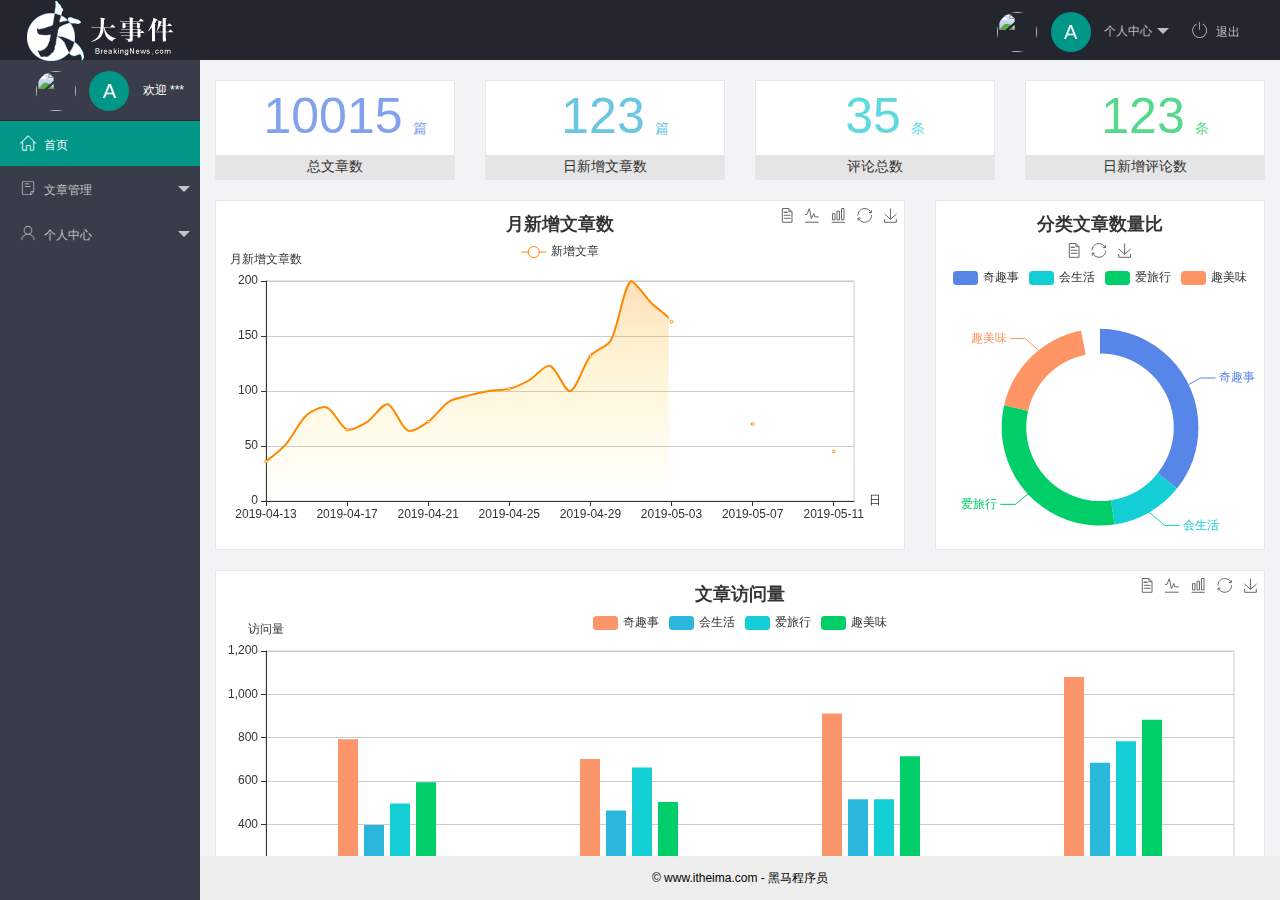
==== index.html @ f7cf2b34 "大事件项目Demo" ====
<!DOCTYPE html>
<html lang="en">

<head>
    <meta charset="UTF-8">
    <meta name="viewport" content="width=device-width, initial-scale=1.0">
    <title>后台首页</title>
    <!-- 导入layui的css -->
    <link rel="stylesheet" href="/assets/lib/layui/css/layui.css">
    <!-- 导入第三方的的字体图标css -->
    <link rel="stylesheet" href="./assets/fonts/iconfont.css">
    <!-- 导入index的css -->
    <link rel="stylesheet" href="/assets/css/index.css">
</head>

<body class="layui-layout-body">
    <div class="layui-layout layui-layout-admin">
        <div class="layui-header">
            <div class="layui-logo">
                <img src="./assets/images/logo.png" alt="">
            </div>
            <!-- 头部区域（可配合layui已有的水平导航） -->
            <ul class="layui-nav layui-layout-right">
                <li class="layui-nav-item">
                    <a href="javascript:;" class="userinfo">
                        <img src="http://t.cn/RCzsdCq" class="layui-nav-img">
                        <span class="text-avatar">A</span> 个人中心
                    </a>
                    <dl class="layui-nav-child">
                        <dd><a href="">基本资料</a></dd>
                        <dd><a href="">更换头像</a></dd>
                        <dd><a href="">=修改密码</a></dd>
                    </dl>
                </li>
                <li class="layui-nav-item"><a href="javascript:;" id="btnLogout"><span class="iconfont icon-tuichu"></span>退出</a></li>
            </ul>
        </div>

        <div class="layui-side layui-bg-black">
            <div class="layui-side-scroll">
                <!-- 左侧头像部分 -->
                <div class="userinfo">
                    <img src="http://t.cn/RCzsdCq" class="layui-nav-img">
                    <span class="text-avatar">A</span>
                    <span id="welcome">欢迎 ***</span>
                </div>

                <!-- 左侧导航区域（可配合layui已有的垂直导航） -->
                <ul class="layui-nav layui-nav-tree" lay-filter="test" lay-shrink="all">
                    <li class="layui-nav-item layui-this"><a href="/home/dashboard.html" target="fm"><span class="iconfont icon-home"></span>首页</a></li>
                    <li class="layui-nav-item">
                        <a class="" href="javascript:;"><span class="iconfont icon-16"></span>文章管理</a>
                        <dl class="layui-nav-child">
                            <dd><a href="javascript:;"><i class="layui-icon layui-icon-app"></i> 文章分类</a></dd>
                            <dd><a href="javascript:;"><i class="layui-icon layui-icon-app"></i> 文章列表</a></dd>
                            <dd><a href="javascript:;"><i class="layui-icon layui-icon-app"></i> 发布文章</a></dd>
                        </dl>
                    </li>
                    <li class="layui-nav-item">
                        <a href="javascript:;"><span class="iconfont icon-user"></span>个人中心</a>
                        <dl class="layui-nav-child">
                            <dd><a href="./user/user_info.html" target="fm"><i class="layui-icon layui-icon-app"></i> 基本资料</a></dd>
                            <dd><a href="./user/user_avatar.html" target="fm"><i class="layui-icon layui-icon-app"></i> 更换头像</a></dd>
                            <dd><a href="./user/user_pwd.html" target="fm"><i class="layui-icon layui-icon-app"></i> 修改密码</a></dd>
                        </dl>
                    </li>
                </ul>
            </div>
        </div>

        <div class="layui-body">
            <!-- 内容主体区域 -->
            <iframe src="/home/dashboard.html" name="fm" frameborder="0"></iframe>
        </div>

        <div class="layui-footer">
            <!-- 底部固定区域 -->
            © www.itheima.com - 黑马程序员
        </div>
        <!-- 引入layui的js-->
        <script src="./assets/lib/layui/layui.all.js"></script>
        <!-- 引入jquery -->
        <script src="./assets/lib/jquery.js"></script>
        <!-- 引入webAPI -->
        <script src="./assets/js/baseAPI.js"></script>
        <!-- 引入index的js -->
        <script src="./assets/js/index.js"></script>
    </div>
</body>

</html>
---- assets/lib/layui/css/layui.css ----
/** layui-v2.5.5 MIT License By https://www.layui.com */
 .layui-inline,img{display:inline-block;vertical-align:middle}h1,h2,h3,h4,h5,h6{font-weight:400}.layui-edge,.layui-header,.layui-inline,.layui-main{position:relative}.layui-body,.layui-edge,.layui-elip{overflow:hidden}.layui-btn,.layui-edge,.layui-inline,img{vertical-align:middle}.layui-btn,.layui-disabled,.layui-icon,.layui-unselect{-moz-user-select:none;-webkit-user-select:none;-ms-user-select:none}.layui-elip,.layui-form-checkbox span,.layui-form-pane .layui-form-label{text-overflow:ellipsis;white-space:nowrap}.layui-breadcrumb,.layui-tree-btnGroup{visibility:hidden}blockquote,body,button,dd,div,dl,dt,form,h1,h2,h3,h4,h5,h6,input,li,ol,p,pre,td,textarea,th,ul{margin:0;padding:0;-webkit-tap-highlight-color:rgba(0,0,0,0)}a:active,a:hover{outline:0}img{border:none}li{list-style:none}table{border-collapse:collapse;border-spacing:0}h4,h5,h6{font-size:100%}button,input,optgroup,option,select,textarea{font-family:inherit;font-size:inherit;font-style:inherit;font-weight:inherit;outline:0}pre{white-space:pre-wrap;white-space:-moz-pre-wrap;white-space:-pre-wrap;white-space:-o-pre-wrap;word-wrap:break-word}body{line-height:24px;font:14px Helvetica Neue,Helvetica,PingFang SC,Tahoma,Arial,sans-serif}hr{height:1px;margin:10px 0;border:0;clear:both}a{color:#333;text-decoration:none}a:hover{color:#777}a cite{font-style:normal;*cursor:pointer}.layui-border-box,.layui-border-box *{box-sizing:border-box}.layui-box,.layui-box *{box-sizing:content-box}.layui-clear{clear:both;*zoom:1}.layui-clear:after{content:'\20';clear:both;*zoom:1;display:block;height:0}.layui-inline{*display:inline;*zoom:1}.layui-edge{display:inline-block;width:0;height:0;border-width:6px;border-style:dashed;border-color:transparent}.layui-edge-top{top:-4px;border-bottom-color:#999;border-bottom-style:solid}.layui-edge-right{border-left-color:#999;border-left-style:solid}.layui-edge-bottom{top:2px;border-top-color:#999;border-top-style:solid}.layui-edge-left{border-right-color:#999;border-right-style:solid}.layui-disabled,.layui-disabled:hover{color:#d2d2d2!important;cursor:not-allowed!important}.layui-circle{border-radius:100%}.layui-show{display:block!important}.layui-hide{display:none!important}@font-face{font-family:layui-icon;src:url(../font/iconfont.eot?v=250);src:url(../font/iconfont.eot?v=250#iefix) format('embedded-opentype'),url(../font/iconfont.woff2?v=250) format('woff2'),url(../font/iconfont.woff?v=250) format('woff'),url(../font/iconfont.ttf?v=250) format('truetype'),url(../font/iconfont.svg?v=250#layui-icon) format('svg')}.layui-icon{font-family:layui-icon!important;font-size:16px;font-style:normal;-webkit-font-smoothing:antialiased;-moz-osx-font-smoothing:grayscale}.layui-icon-reply-fill:before{content:"\e611"}.layui-icon-set-fill:before{content:"\e614"}.layui-icon-menu-fill:before{content:"\e60f"}.layui-icon-search:before{content:"\e615"}.layui-icon-share:before{content:"\e641"}.layui-icon-set-sm:before{content:"\e620"}.layui-icon-engine:before{content:"\e628"}.layui-icon-close:before{content:"\1006"}.layui-icon-close-fill:before{content:"\1007"}.layui-icon-chart-screen:before{content:"\e629"}.layui-icon-star:before{content:"\e600"}.layui-icon-circle-dot:before{content:"\e617"}.layui-icon-chat:before{content:"\e606"}.layui-icon-release:before{content:"\e609"}.layui-icon-list:before{content:"\e60a"}.layui-icon-chart:before{content:"\e62c"}.layui-icon-ok-circle:before{content:"\1005"}.layui-icon-layim-theme:before{content:"\e61b"}.layui-icon-table:before{content:"\e62d"}.layui-icon-right:before{content:"\e602"}.layui-icon-left:before{content:"\e603"}.layui-icon-cart-simple:before{content:"\e698"}.layui-icon-face-cry:before{content:"\e69c"}.layui-icon-face-smile:before{content:"\e6af"}.layui-icon-survey:before{content:"\e6b2"}.layui-icon-tree:before{content:"\e62e"}.layui-icon-upload-circle:before{content:"\e62f"}.layui-icon-add-circle:before{content:"\e61f"}.layui-icon-download-circle:before{content:"\e601"}.layui-icon-templeate-1:before{content:"\e630"}.layui-icon-util:before{content:"\e631"}.layui-icon-face-surprised:before{content:"\e664"}.layui-icon-edit:before{content:"\e642"}.layui-icon-speaker:before{content:"\e645"}.layui-icon-down:before{content:"\e61a"}.layui-icon-file:before{content:"\e621"}.layui-icon-layouts:before{content:"\e632"}.layui-icon-rate-half:before{content:"\e6c9"}.layui-icon-add-circle-fine:before{content:"\e608"}.layui-icon-prev-circle:before{content:"\e633"}.layui-icon-read:before{content:"\e705"}.layui-icon-404:before{content:"\e61c"}.layui-icon-carousel:before{content:"\e634"}.layui-icon-help:before{content:"\e607"}.layui-icon-code-circle:before{content:"\e635"}.layui-icon-water:before{content:"\e636"}.layui-icon-username:before{content:"\e66f"}.layui-icon-find-fill:before{content:"\e670"}.layui-icon-about:before{content:"\e60b"}.layui-icon-location:before{content:"\e715"}.layui-icon-up:before{content:"\e619"}.layui-icon-pause:before{content:"\e651"}.layui-icon-date:before{content:"\e637"}.layui-icon-layim-uploadfile:before{content:"\e61d"}.layui-icon-delete:before{content:"\e640"}.layui-icon-play:before{content:"\e652"}.layui-icon-top:before{content:"\e604"}.layui-icon-friends:before{content:"\e612"}.layui-icon-refresh-3:before{content:"\e9aa"}.layui-icon-ok:before{content:"\e605"}.layui-icon-layer:before{content:"\e638"}.layui-icon-face-smile-fine:before{content:"\e60c"}.layui-icon-dollar:before{content:"\e659"}.layui-icon-group:before{content:"\e613"}.layui-icon-layim-download:before{content:"\e61e"}.layui-icon-picture-fine:before{content:"\e60d"}.layui-icon-link:before{content:"\e64c"}.layui-icon-diamond:before{content:"\e735"}.layui-icon-log:before{content:"\e60e"}.layui-icon-rate-solid:before{content:"\e67a"}.layui-icon-fonts-del:before{content:"\e64f"}.layui-icon-unlink:before{content:"\e64d"}.layui-icon-fonts-clear:before{content:"\e639"}.layui-icon-triangle-r:before{content:"\e623"}.layui-icon-circle:before{content:"\e63f"}.layui-icon-radio:before{content:"\e643"}.layui-icon-align-center:before{content:"\e647"}.layui-icon-align-right:before{content:"\e648"}.layui-icon-align-left:before{content:"\e649"}.layui-icon-loading-1:before{content:"\e63e"}.layui-icon-return:before{content:"\e65c"}.layui-icon-fonts-strong:before{content:"\e62b"}.layui-icon-upload:before{content:"\e67c"}.layui-icon-dialogue:before{content:"\e63a"}.layui-icon-video:before{content:"\e6ed"}.layui-icon-headset:before{content:"\e6fc"}.layui-icon-cellphone-fine:before{content:"\e63b"}.layui-icon-add-1:before{content:"\e654"}.layui-icon-face-smile-b:before{content:"\e650"}.layui-icon-fonts-html:before{content:"\e64b"}.layui-icon-form:before{content:"\e63c"}.layui-icon-cart:before{content:"\e657"}.layui-icon-camera-fill:before{content:"\e65d"}.layui-icon-tabs:before{content:"\e62a"}.layui-icon-fonts-code:before{content:"\e64e"}.layui-icon-fire:before{content:"\e756"}.layui-icon-set:before{content:"\e716"}.layui-icon-fonts-u:before{content:"\e646"}.layui-icon-triangle-d:before{content:"\e625"}.layui-icon-tips:before{content:"\e702"}.layui-icon-picture:before{content:"\e64a"}.layui-icon-more-vertical:before{content:"\e671"}.layui-icon-flag:before{content:"\e66c"}.layui-icon-loading:before{content:"\e63d"}.layui-icon-fonts-i:before{content:"\e644"}.layui-icon-refresh-1:before{content:"\e666"}.layui-icon-rmb:before{content:"\e65e"}.layui-icon-home:before{content:"\e68e"}.layui-icon-user:before{content:"\e770"}.layui-icon-notice:before{content:"\e667"}.layui-icon-login-weibo:before{content:"\e675"}.layui-icon-voice:before{content:"\e688"}.layui-icon-upload-drag:before{content:"\e681"}.layui-icon-login-qq:before{content:"\e676"}.layui-icon-snowflake:before{content:"\e6b1"}.layui-icon-file-b:before{content:"\e655"}.layui-icon-template:before{content:"\e663"}.layui-icon-auz:before{content:"\e672"}.layui-icon-console:before{content:"\e665"}.layui-icon-app:before{content:"\e653"}.layui-icon-prev:before{content:"\e65a"}.layui-icon-website:before{content:"\e7ae"}.layui-icon-next:before{content:"\e65b"}.layui-icon-component:before{content:"\e857"}.layui-icon-more:before{content:"\e65f"}.layui-icon-login-wechat:before{content:"\e677"}.layui-icon-shrink-right:before{content:"\e668"}.layui-icon-spread-left:before{content:"\e66b"}.layui-icon-camera:before{content:"\e660"}.layui-icon-note:before{content:"\e66e"}.layui-icon-refresh:before{content:"\e669"}.layui-icon-female:before{content:"\e661"}.layui-icon-male:before{content:"\e662"}.layui-icon-password:before{content:"\e673"}.layui-icon-senior:before{content:"\e674"}.layui-icon-theme:before{content:"\e66a"}.layui-icon-tread:before{content:"\e6c5"}.layui-icon-praise:before{content:"\e6c6"}.layui-icon-star-fill:before{content:"\e658"}.layui-icon-rate:before{content:"\e67b"}.layui-icon-template-1:before{content:"\e656"}.layui-icon-vercode:before{content:"\e679"}.layui-icon-cellphone:before{content:"\e678"}.layui-icon-screen-full:before{content:"\e622"}.layui-icon-screen-restore:before{content:"\e758"}.layui-icon-cols:before{content:"\e610"}.layui-icon-export:before{content:"\e67d"}.layui-icon-print:before{content:"\e66d"}.layui-icon-slider:before{content:"\e714"}.layui-icon-addition:before{content:"\e624"}.layui-icon-subtraction:before{content:"\e67e"}.layui-icon-service:before{content:"\e626"}.layui-icon-transfer:before{content:"\e691"}.layui-main{width:1140px;margin:0 auto}.layui-header{z-index:1000;height:60px}.layui-header a:hover{transition:all .5s;-webkit-transition:all .5s}.layui-side{position:fixed;left:0;top:0;bottom:0;z-index:999;width:200px;overflow-x:hidden}.layui-side-scroll{position:relative;width:220px;height:100%;overflow-x:hidden}.layui-body{position:absolute;left:200px;right:0;top:0;bottom:0;z-index:998;width:auto;overflow-y:auto;box-sizing:border-box}.layui-layout-body{overflow:hidden}.layui-layout-admin .layui-header{background-color:#23262E}.layui-layout-admin .layui-side{top:60px;width:200px;overflow-x:hidden}.layui-layout-admin .layui-body{position:fixed;top:60px;bottom:44px}.layui-layout-admin .layui-main{width:auto;margin:0 15px}.layui-layout-admin .layui-footer{position:fixed;left:200px;right:0;bottom:0;height:44px;line-height:44px;padding:0 15px;background-color:#eee}.layui-layout-admin .layui-logo{position:absolute;left:0;top:0;width:200px;height:100%;line-height:60px;text-align:center;color:#009688;font-size:16px}.layui-layout-admin .layui-header .layui-nav{background:0 0}.layui-layout-left{position:absolute!important;left:200px;top:0}.layui-layout-right{position:absolute!important;right:0;top:0}.layui-container{position:relative;margin:0 auto;padding:0 15px;box-sizing:border-box}.layui-fluid{position:relative;margin:0 auto;padding:0 15px}.layui-row:after,.layui-row:before{content:'';display:block;clear:both}.layui-col-lg1,.layui-col-lg10,.layui-col-lg11,.layui-col-lg12,.layui-col-lg2,.layui-col-lg3,.layui-col-lg4,.layui-col-lg5,.layui-col-lg6,.layui-col-lg7,.layui-col-lg8,.layui-col-lg9,.layui-col-md1,.layui-col-md10,.layui-col-md11,.layui-col-md12,.layui-col-md2,.layui-col-md3,.layui-col-md4,.layui-col-md5,.layui-col-md6,.layui-col-md7,.layui-col-md8,.layui-col-md9,.layui-col-sm1,.layui-col-sm10,.layui-col-sm11,.layui-col-sm12,.layui-col-sm2,.layui-col-sm3,.layui-col-sm4,.layui-col-sm5,.layui-col-sm6,.layui-col-sm7,.layui-col-sm8,.layui-col-sm9,.layui-col-xs1,.layui-col-xs10,.layui-col-xs11,.layui-col-xs12,.layui-col-xs2,.layui-col-xs3,.layui-col-xs4,.layui-col-xs5,.layui-col-xs6,.layui-col-xs7,.layui-col-xs8,.layui-col-xs9{position:relative;display:block;box-sizing:border-box}.layui-col-xs1,.layui-col-xs10,.layui-col-xs11,.layui-col-xs12,.layui-col-xs2,.layui-col-xs3,.layui-col-xs4,.layui-col-xs5,.layui-col-xs6,.layui-col-xs7,.layui-col-xs8,.layui-col-xs9{float:left}.layui-col-xs1{width:8.33333333%}.layui-col-xs2{width:16.66666667%}.layui-col-xs3{width:25%}.layui-col-xs4{width:33.33333333%}.layui-col-xs5{width:41.66666667%}.layui-col-xs6{width:50%}.layui-col-xs7{width:58.33333333%}.layui-col-xs8{width:66.66666667%}.layui-col-xs9{width:75%}.layui-col-xs10{width:83.33333333%}.layui-col-xs11{width:91.66666667%}.layui-col-xs12{width:100%}.layui-col-xs-offset1{margin-left:8.33333333%}.layui-col-xs-offset2{margin-left:16.66666667%}.layui-col-xs-offset3{margin-left:25%}.layui-col-xs-offset4{margin-left:33.33333333%}.layui-col-xs-offset5{margin-left:41.66666667%}.layui-col-xs-offset6{margin-left:50%}.layui-col-xs-offset7{margin-left:58.33333333%}.layui-col-xs-offset8{margin-left:66.66666667%}.layui-col-xs-offset9{margin-left:75%}.layui-col-xs-offset10{margin-left:83.33333333%}.layui-col-xs-offset11{margin-left:91.66666667%}.layui-col-xs-offset12{margin-left:100%}@media screen and (max-width:768px){.layui-hide-xs{display:none!important}.layui-show-xs-block{display:block!important}.layui-show-xs-inline{display:inline!important}.layui-show-xs-inline-block{display:inline-block!important}}@media screen and (min-width:768px){.layui-container{width:750px}.layui-hide-sm{display:none!important}.layui-show-sm-block{display:block!important}.layui-show-sm-inline{display:inline!important}.layui-show-sm-inline-block{display:inline-block!important}.layui-col-sm1,.layui-col-sm10,.layui-col-sm11,.layui-col-sm12,.layui-col-sm2,.layui-col-sm3,.layui-col-sm4,.layui-col-sm5,.layui-col-sm6,.layui-col-sm7,.layui-col-sm8,.layui-col-sm9{float:left}.layui-col-sm1{width:8.33333333%}.layui-col-sm2{width:16.66666667%}.layui-col-sm3{width:25%}.layui-col-sm4{width:33.33333333%}.layui-col-sm5{width:41.66666667%}.layui-col-sm6{width:50%}.layui-col-sm7{width:58.33333333%}.layui-col-sm8{width:66.66666667%}.layui-col-sm9{width:75%}.layui-col-sm10{width:83.33333333%}.layui-col-sm11{width:91.66666667%}.layui-col-sm12{width:100%}.layui-col-sm-offset1{margin-left:8.33333333%}.layui-col-sm-offset2{margin-left:16.66666667%}.layui-col-sm-offset3{margin-left:25%}.layui-col-sm-offset4{margin-left:33.33333333%}.layui-col-sm-offset5{margin-left:41.66666667%}.layui-col-sm-offset6{margin-left:50%}.layui-col-sm-offset7{margin-left:58.33333333%}.layui-col-sm-offset8{margin-left:66.66666667%}.layui-col-sm-offset9{margin-left:75%}.layui-col-sm-offset10{margin-left:83.33333333%}.layui-col-sm-offset11{margin-left:91.66666667%}.layui-col-sm-offset12{margin-left:100%}}@media screen and (min-width:992px){.layui-container{width:970px}.layui-hide-md{display:none!important}.layui-show-md-block{display:block!important}.layui-show-md-inline{display:inline!important}.layui-show-md-inline-block{display:inline-block!important}.layui-col-md1,.layui-col-md10,.layui-col-md11,.layui-col-md12,.layui-col-md2,.layui-col-md3,.layui-col-md4,.layui-col-md5,.layui-col-md6,.layui-col-md7,.layui-col-md8,.layui-col-md9{float:left}.layui-col-md1{width:8.33333333%}.layui-col-md2{width:16.66666667%}.layui-col-md3{width:25%}.layui-col-md4{width:33.33333333%}.layui-col-md5{width:41.66666667%}.layui-col-md6{width:50%}.layui-col-md7{width:58.33333333%}.layui-col-md8{width:66.66666667%}.layui-col-md9{width:75%}.layui-col-md10{width:83.33333333%}.layui-col-md11{width:91.66666667%}.layui-col-md12{width:100%}.layui-col-md-offset1{margin-left:8.33333333%}.layui-col-md-offset2{margin-left:16.66666667%}.layui-col-md-offset3{margin-left:25%}.layui-col-md-offset4{margin-left:33.33333333%}.layui-col-md-offset5{margin-left:41.66666667%}.layui-col-md-offset6{margin-left:50%}.layui-col-md-offset7{margin-left:58.33333333%}.layui-col-md-offset8{margin-left:66.66666667%}.layui-col-md-offset9{margin-left:75%}.layui-col-md-offset10{margin-left:83.33333333%}.layui-col-md-offset11{margin-left:91.66666667%}.layui-col-md-offset12{margin-left:100%}}@media screen and (min-width:1200px){.layui-container{width:1170px}.layui-hide-lg{display:none!important}.layui-show-lg-block{display:block!important}.layui-show-lg-inline{display:inline!important}.layui-show-lg-inline-block{display:inline-block!important}.layui-col-lg1,.layui-col-lg10,.layui-col-lg11,.layui-col-lg12,.layui-col-lg2,.layui-col-lg3,.layui-col-lg4,.layui-col-lg5,.layui-col-lg6,.layui-col-lg7,.layui-col-lg8,.layui-col-lg9{float:left}.layui-col-lg1{width:8.33333333%}.layui-col-lg2{width:16.66666667%}.layui-col-lg3{width:25%}.layui-col-lg4{width:33.33333333%}.layui-col-lg5{width:41.66666667%}.layui-col-lg6{width:50%}.layui-col-lg7{width:58.33333333%}.layui-col-lg8{width:66.66666667%}.layui-col-lg9{width:75%}.layui-col-lg10{width:83.33333333%}.layui-col-lg11{width:91.66666667%}.layui-col-lg12{width:100%}.layui-col-lg-offset1{margin-left:8.33333333%}.layui-col-lg-offset2{margin-left:16.66666667%}.layui-col-lg-offset3{margin-left:25%}.layui-col-lg-offset4{margin-left:33.33333333%}.layui-col-lg-offset5{margin-left:41.66666667%}.layui-col-lg-offset6{margin-left:50%}.layui-col-lg-offset7{margin-left:58.33333333%}.layui-col-lg-offset8{margin-left:66.66666667%}.layui-col-lg-offset9{margin-left:75%}.layui-col-lg-offset10{margin-left:83.33333333%}.layui-col-lg-offset11{margin-left:91.66666667%}.layui-col-lg-offset12{margin-left:100%}}.layui-col-space1{margin:-.5px}.layui-col-space1>*{padding:.5px}.layui-col-space3{margin:-1.5px}.layui-col-space3>*{padding:1.5px}.layui-col-space5{margin:-2.5px}.layui-col-space5>*{padding:2.5px}.layui-col-space8{margin:-3.5px}.layui-col-space8>*{padding:3.5px}.layui-col-space10{margin:-5px}.layui-col-space10>*{padding:5px}.layui-col-space12{margin:-6px}.layui-col-space12>*{padding:6px}.layui-col-space15{margin:-7.5px}.layui-col-space15>*{padding:7.5px}.layui-col-space18{margin:-9px}.layui-col-space18>*{padding:9px}.layui-col-space20{margin:-10px}.layui-col-space20>*{padding:10px}.layui-col-space22{margin:-11px}.layui-col-space22>*{padding:11px}.layui-col-space25{margin:-12.5px}.layui-col-space25>*{padding:12.5px}.layui-col-space30{margin:-15px}.layui-col-space30>*{padding:15px}.layui-btn,.layui-input,.layui-select,.layui-textarea,.layui-upload-button{outline:0;-webkit-appearance:none;transition:all .3s;-webkit-transition:all .3s;box-sizing:border-box}.layui-elem-quote{margin-bottom:10px;padding:15px;line-height:22px;border-left:5px solid #009688;border-radius:0 2px 2px 0;background-color:#f2f2f2}.layui-quote-nm{border-style:solid;border-width:1px 1px 1px 5px;background:0 0}.layui-elem-field{margin-bottom:10px;padding:0;border-width:1px;border-style:solid}.layui-elem-field legend{margin-left:20px;padding:0 10px;font-size:20px;font-weight:300}.layui-field-title{margin:10px 0 20px;border-width:1px 0 0}.layui-field-box{padding:10px 15px}.layui-field-title .layui-field-box{padding:10px 0}.layui-progress{position:relative;height:6px;border-radius:20px;background-color:#e2e2e2}.layui-progress-bar{position:absolute;left:0;top:0;width:0;max-width:100%;height:6px;border-radius:20px;text-align:right;background-color:#5FB878;transition:all .3s;-webkit-transition:all .3s}.layui-progress-big,.layui-progress-big .layui-progress-bar{height:18px;line-height:18px}.layui-progress-text{position:relative;top:-20px;line-height:18px;font-size:12px;color:#666}.layui-progress-big .layui-progress-text{position:static;padding:0 10px;color:#fff}.layui-collapse{border-width:1px;border-style:solid;border-radius:2px}.layui-colla-content,.layui-colla-item{border-top-width:1px;border-top-style:solid}.layui-colla-item:first-child{border-top:none}.layui-colla-title{position:relative;height:42px;line-height:42px;padding:0 15px 0 35px;color:#333;background-color:#f2f2f2;cursor:pointer;font-size:14px;overflow:hidden}.layui-colla-content{display:none;padding:10px 15px;line-height:22px;color:#666}.layui-colla-icon{position:absolute;left:15px;top:0;font-size:14px}.layui-card{margin-bottom:15px;border-radius:2px;background-color:#fff;box-shadow:0 1px 2px 0 rgba(0,0,0,.05)}.layui-card:last-child{margin-bottom:0}.layui-card-header{position:relative;height:42px;line-height:42px;padding:0 15px;border-bottom:1px solid #f6f6f6;color:#333;border-radius:2px 2px 0 0;font-size:14px}.layui-bg-black,.layui-bg-blue,.layui-bg-cyan,.layui-bg-green,.layui-bg-orange,.layui-bg-red{color:#fff!important}.layui-card-body{position:relative;padding:10px 15px;line-height:24px}.layui-card-body[pad15]{padding:15px}.layui-card-body[pad20]{padding:20px}.layui-card-body .layui-table{margin:5px 0}.layui-card .layui-tab{margin:0}.layui-panel-window{position:relative;padding:15px;border-radius:0;border-top:5px solid #E6E6E6;background-color:#fff}.layui-auxiliar-moving{position:fixed;left:0;right:0;top:0;bottom:0;width:100%;height:100%;background:0 0;z-index:9999999999}.layui-form-label,.layui-form-mid,.layui-form-select,.layui-input-block,.layui-input-inline,.layui-textarea{position:relative}.layui-bg-red{background-color:#FF5722!important}.layui-bg-orange{background-color:#FFB800!important}.layui-bg-green{background-color:#009688!important}.layui-bg-cyan{background-color:#2F4056!important}.layui-bg-blue{background-color:#1E9FFF!important}.layui-bg-black{background-color:#393D49!important}.layui-bg-gray{background-color:#eee!important;color:#666!important}.layui-badge-rim,.layui-colla-content,.layui-colla-item,.layui-collapse,.layui-elem-field,.layui-form-pane .layui-form-item[pane],.layui-form-pane .layui-form-label,.layui-input,.layui-layedit,.layui-layedit-tool,.layui-quote-nm,.layui-select,.layui-tab-bar,.layui-tab-card,.layui-tab-title,.layui-tab-title .layui-this:after,.layui-textarea{border-color:#e6e6e6}.layui-timeline-item:before,hr{background-color:#e6e6e6}.layui-text{line-height:22px;font-size:14px;color:#666}.layui-text h1,.layui-text h2,.layui-text h3{font-weight:500;color:#333}.layui-text h1{font-size:30px}.layui-text h2{font-size:24px}.layui-text h3{font-size:18px}.layui-text a:not(.layui-btn){color:#01AAED}.layui-text a:not(.layui-btn):hover{text-decoration:underline}.layui-text ul{padding:5px 0 5px 15px}.layui-text ul li{margin-top:5px;list-style-type:disc}.layui-text em,.layui-word-aux{color:#999!important;padding:0 5px!important}.layui-btn{display:inline-block;height:38px;line-height:38px;padding:0 18px;background-color:#009688;color:#fff;white-space:nowrap;text-align:center;font-size:14px;border:none;border-radius:2px;cursor:pointer}.layui-btn:hover{opacity:.8;filter:alpha(opacity=80);color:#fff}.layui-btn:active{opacity:1;filter:alpha(opacity=100)}.layui-btn+.layui-btn{margin-left:10px}.layui-btn-container{font-size:0}.layui-btn-container .layui-btn{margin-right:10px;margin-bottom:10px}.layui-btn-container .layui-btn+.layui-btn{margin-left:0}.layui-table .layui-btn-container .layui-btn{margin-bottom:9px}.layui-btn-radius{border-radius:100px}.layui-btn .layui-icon{margin-right:3px;font-size:18px;vertical-align:bottom;vertical-align:middle\9}.layui-btn-primary{border:1px solid #C9C9C9;background-color:#fff;color:#555}.layui-btn-primary:hover{border-color:#009688;color:#333}.layui-btn-normal{background-color:#1E9FFF}.layui-btn-warm{background-color:#FFB800}.layui-btn-danger{background-color:#FF5722}.layui-btn-checked{background-color:#5FB878}.layui-btn-disabled,.layui-btn-disabled:active,.layui-btn-disabled:hover{border:1px solid #e6e6e6;background-color:#FBFBFB;color:#C9C9C9;cursor:not-allowed;opacity:1}.layui-btn-lg{height:44px;line-height:44px;padding:0 25px;font-size:16px}.layui-btn-sm{height:30px;line-height:30px;padding:0 10px;font-size:12px}.layui-btn-sm i{font-size:16px!important}.layui-btn-xs{height:22px;line-height:22px;padding:0 5px;font-size:12px}.layui-btn-xs i{font-size:14px!important}.layui-btn-group{display:inline-block;vertical-align:middle;font-size:0}.layui-btn-group .layui-btn{margin-left:0!important;margin-right:0!important;border-left:1px solid rgba(255,255,255,.5);border-radius:0}.layui-btn-group .layui-btn-primary{border-left:none}.layui-btn-group .layui-btn-primary:hover{border-color:#C9C9C9;color:#009688}.layui-btn-group .layui-btn:first-child{border-left:none;border-radius:2px 0 0 2px}.layui-btn-group .layui-btn-primary:first-child{border-left:1px solid #c9c9c9}.layui-btn-group .layui-btn:last-child{border-radius:0 2px 2px 0}.layui-btn-group .layui-btn+.layui-btn{margin-left:0}.layui-btn-group+.layui-btn-group{margin-left:10px}.layui-btn-fluid{width:100%}.layui-input,.layui-select,.layui-textarea{height:38px;line-height:1.3;line-height:38px\9;border-width:1px;border-style:solid;background-color:#fff;border-radius:2px}.layui-input::-webkit-input-placeholder,.layui-select::-webkit-input-placeholder,.layui-textarea::-webkit-input-placeholder{line-height:1.3}.layui-input,.layui-textarea{display:block;width:100%;padding-left:10px}.layui-input:hover,.layui-textarea:hover{border-color:#D2D2D2!important}.layui-input:focus,.layui-textarea:focus{border-color:#C9C9C9!important}.layui-textarea{min-height:100px;height:auto;line-height:20px;padding:6px 10px;resize:vertical}.layui-select{padding:0 10px}.layui-form input[type=checkbox],.layui-form input[type=radio],.layui-form select{display:none}.layui-form [lay-ignore]{display:initial}.layui-form-item{margin-bottom:15px;clear:both;*zoom:1}.layui-form-item:after{content:'\20';clear:both;*zoom:1;display:block;height:0}.layui-form-label{float:left;display:block;padding:9px 15px;width:80px;font-weight:400;line-height:20px;text-align:right}.layui-form-label-col{display:block;float:none;padding:9px 0;line-height:20px;text-align:left}.layui-form-item .layui-inline{margin-bottom:5px;margin-right:10px}.layui-input-block{margin-left:110px;min-height:36px}.layui-input-inline{display:inline-block;vertical-align:middle}.layui-form-item .layui-input-inline{float:left;width:190px;margin-right:10px}.layui-form-text .layui-input-inline{width:auto}.layui-form-mid{float:left;display:block;padding:9px 0!important;line-height:20px;margin-right:10px}.layui-form-danger+.layui-form-select .layui-input,.layui-form-danger:focus{border-color:#FF5722!important}.layui-form-select .layui-input{padding-right:30px;cursor:pointer}.layui-form-select .layui-edge{position:absolute;right:10px;top:50%;margin-top:-3px;cursor:pointer;border-width:6px;border-top-color:#c2c2c2;border-top-style:solid;transition:all .3s;-webkit-transition:all .3s}.layui-form-select dl{display:none;position:absolute;left:0;top:42px;padding:5px 0;z-index:899;min-width:100%;border:1px solid #d2d2d2;max-height:300px;overflow-y:auto;background-color:#fff;border-radius:2px;box-shadow:0 2px 4px rgba(0,0,0,.12);box-sizing:border-box}.layui-form-select dl dd,.layui-form-select dl dt{padding:0 10px;line-height:36px;white-space:nowrap;overflow:hidden;text-overflow:ellipsis}.layui-form-select dl dt{font-size:12px;color:#999}.layui-form-select dl dd{cursor:pointer}.layui-form-select dl dd:hover{background-color:#f2f2f2;-webkit-transition:.5s all;transition:.5s all}.layui-form-select .layui-select-group dd{padding-left:20px}.layui-form-select dl dd.layui-select-tips{padding-left:10px!important;color:#999}.layui-form-select dl dd.layui-this{background-color:#5FB878;color:#fff}.layui-form-checkbox,.layui-form-select dl dd.layui-disabled{background-color:#fff}.layui-form-selected dl{display:block}.layui-form-checkbox,.layui-form-checkbox *,.layui-form-switch{display:inline-block;vertical-align:middle}.layui-form-selected .layui-edge{margin-top:-9px;-webkit-transform:rotate(180deg);transform:rotate(180deg);margin-top:-3px\9}:root .layui-form-selected .layui-edge{margin-top:-9px\0/IE9}.layui-form-selectup dl{top:auto;bottom:42px}.layui-select-none{margin:5px 0;text-align:center;color:#999}.layui-select-disabled .layui-disabled{border-color:#eee!important}.layui-select-disabled .layui-edge{border-top-color:#d2d2d2}.layui-form-checkbox{position:relative;height:30px;line-height:30px;margin-right:10px;padding-right:30px;cursor:pointer;font-size:0;-webkit-transition:.1s linear;transition:.1s linear;box-sizing:border-box}.layui-form-checkbox span{padding:0 10px;height:100%;font-size:14px;border-radius:2px 0 0 2px;background-color:#d2d2d2;color:#fff;overflow:hidden}.layui-form-checkbox:hover span{background-color:#c2c2c2}.layui-form-checkbox i{position:absolute;right:0;top:0;width:30px;height:28px;border:1px solid #d2d2d2;border-left:none;border-radius:0 2px 2px 0;color:#fff;font-size:20px;text-align:center}.layui-form-checkbox:hover i{border-color:#c2c2c2;color:#c2c2c2}.layui-form-checked,.layui-form-checked:hover{border-color:#5FB878}.layui-form-checked span,.layui-form-checked:hover span{background-color:#5FB878}.layui-form-checked i,.layui-form-checked:hover i{color:#5FB878}.layui-form-item .layui-form-checkbox{margin-top:4px}.layui-form-checkbox[lay-skin=primary]{height:auto!important;line-height:normal!important;min-width:18px;min-height:18px;border:none!important;margin-right:0;padding-left:28px;padding-right:0;background:0 0}.layui-form-checkbox[lay-skin=primary] span{padding-left:0;padding-right:15px;line-height:18px;background:0 0;color:#666}.layui-form-checkbox[lay-skin=primary] i{right:auto;left:0;width:16px;height:16px;line-height:16px;border:1px solid #d2d2d2;font-size:12px;border-radius:2px;background-color:#fff;-webkit-transition:.1s linear;transition:.1s linear}.layui-form-checkbox[lay-skin=primary]:hover i{border-color:#5FB878;color:#fff}.layui-form-checked[lay-skin=primary] i{border-color:#5FB878!important;background-color:#5FB878;color:#fff}.layui-checkbox-disbaled[lay-skin=primary] span{background:0 0!important;color:#c2c2c2}.layui-checkbox-disbaled[lay-skin=primary]:hover i{border-color:#d2d2d2}.layui-form-item .layui-form-checkbox[lay-skin=primary]{margin-top:10px}.layui-form-switch{position:relative;height:22px;line-height:22px;min-width:35px;padding:0 5px;margin-top:8px;border:1px solid #d2d2d2;border-radius:20px;cursor:pointer;background-color:#fff;-webkit-transition:.1s linear;transition:.1s linear}.layui-form-switch i{position:absolute;left:5px;top:3px;width:16px;height:16px;border-radius:20px;background-color:#d2d2d2;-webkit-transition:.1s linear;transition:.1s linear}.layui-form-switch em{position:relative;top:0;width:25px;margin-left:21px;padding:0!important;text-align:center!important;color:#999!important;font-style:normal!important;font-size:12px}.layui-form-onswitch{border-color:#5FB878;background-color:#5FB878}.layui-checkbox-disbaled,.layui-checkbox-disbaled i{border-color:#e2e2e2!important}.layui-form-onswitch i{left:100%;margin-left:-21px;background-color:#fff}.layui-form-onswitch em{margin-left:5px;margin-right:21px;color:#fff!important}.layui-checkbox-disbaled span{background-color:#e2e2e2!important}.layui-checkbox-disbaled:hover i{color:#fff!important}[lay-radio]{display:none}.layui-form-radio,.layui-form-radio *{display:inline-block;vertical-align:middle}.layui-form-radio{line-height:28px;margin:6px 10px 0 0;padding-right:10px;cursor:pointer;font-size:0}.layui-form-radio *{font-size:14px}.layui-form-radio>i{margin-right:8px;font-size:22px;color:#c2c2c2}.layui-form-radio>i:hover,.layui-form-radioed>i{color:#5FB878}.layui-radio-disbaled>i{color:#e2e2e2!important}.layui-form-pane .layui-form-label{width:110px;padding:8px 15px;height:38px;line-height:20px;border-width:1px;border-style:solid;border-radius:2px 0 0 2px;text-align:center;background-color:#FBFBFB;overflow:hidden;box-sizing:border-box}.layui-form-pane .layui-input-inline{margin-left:-1px}.layui-form-pane .layui-input-block{margin-left:110px;left:-1px}.layui-form-pane .layui-input{border-radius:0 2px 2px 0}.layui-form-pane .layui-form-text .layui-form-label{float:none;width:100%;border-radius:2px;box-sizing:border-box;text-align:left}.layui-form-pane .layui-form-text .layui-input-inline{display:block;margin:0;top:-1px;clear:both}.layui-form-pane .layui-form-text .layui-input-block{margin:0;left:0;top:-1px}.layui-form-pane .layui-form-text .layui-textarea{min-height:100px;border-radius:0 0 2px 2px}.layui-form-pane .layui-form-checkbox{margin:4px 0 4px 10px}.layui-form-pane .layui-form-radio,.layui-form-pane .layui-form-switch{margin-top:6px;margin-left:10px}.layui-form-pane .layui-form-item[pane]{position:relative;border-width:1px;border-style:solid}.layui-form-pane .layui-form-item[pane] .layui-form-label{position:absolute;left:0;top:0;height:100%;border-width:0 1px 0 0}.layui-form-pane .layui-form-item[pane] .layui-input-inline{margin-left:110px}@media screen and (max-width:450px){.layui-form-item .layui-form-label{text-overflow:ellipsis;overflow:hidden;white-space:nowrap}.layui-form-item .layui-inline{display:block;margin-right:0;margin-bottom:20px;clear:both}.layui-form-item .layui-inline:after{content:'\20';clear:both;display:block;height:0}.layui-form-item .layui-input-inline{display:block;float:none;left:-3px;width:auto;margin:0 0 10px 112px}.layui-form-item .layui-input-inline+.layui-form-mid{margin-left:110px;top:-5px;padding:0}.layui-form-item .layui-form-checkbox{margin-right:5px;margin-bottom:5px}}.layui-layedit{border-width:1px;border-style:solid;border-radius:2px}.layui-layedit-tool{padding:3px 5px;border-bottom-width:1px;border-bottom-style:solid;font-size:0}.layedit-tool-fixed{position:fixed;top:0;border-top:1px solid #e2e2e2}.layui-layedit-tool .layedit-tool-mid,.layui-layedit-tool .layui-icon{display:inline-block;vertical-align:middle;text-align:center;font-size:14px}.layui-layedit-tool .layui-icon{position:relative;width:32px;height:30px;line-height:30px;margin:3px 5px;color:#777;cursor:pointer;border-radius:2px}.layui-layedit-tool .layui-icon:hover{color:#393D49}.layui-layedit-tool .layui-icon:active{color:#000}.layui-layedit-tool .layedit-tool-active{background-color:#e2e2e2;color:#000}.layui-layedit-tool .layui-disabled,.layui-layedit-tool .layui-disabled:hover{color:#d2d2d2;cursor:not-allowed}.layui-layedit-tool .layedit-tool-mid{width:1px;height:18px;margin:0 10px;background-color:#d2d2d2}.layedit-tool-html{width:50px!important;font-size:30px!important}.layedit-tool-b,.layedit-tool-code,.layedit-tool-help{font-size:16px!important}.layedit-tool-d,.layedit-tool-face,.layedit-tool-image,.layedit-tool-unlink{font-size:18px!important}.layedit-tool-image input{position:absolute;font-size:0;left:0;top:0;width:100%;height:100%;opacity:.01;filter:Alpha(opacity=1);cursor:pointer}.layui-layedit-iframe iframe{display:block;width:100%}#LAY_layedit_code{overflow:hidden}.layui-laypage{display:inline-block;*display:inline;*zoom:1;vertical-align:middle;margin:10px 0;font-size:0}.layui-laypage>a:first-child,.layui-laypage>a:first-child em{border-radius:2px 0 0 2px}.layui-laypage>a:last-child,.layui-laypage>a:last-child em{border-radius:0 2px 2px 0}.layui-laypage>:first-child{margin-left:0!important}.layui-laypage>:last-child{margin-right:0!important}.layui-laypage a,.layui-laypage button,.layui-laypage input,.layui-laypage select,.layui-laypage span{border:1px solid #e2e2e2}.layui-laypage a,.layui-laypage span{display:inline-block;*display:inline;*zoom:1;vertical-align:middle;padding:0 15px;height:28px;line-height:28px;margin:0 -1px 5px 0;background-color:#fff;color:#333;font-size:12px}.layui-flow-more a *,.layui-laypage input,.layui-table-view select[lay-ignore]{display:inline-block}.layui-laypage a:hover{color:#009688}.layui-laypage em{font-style:normal}.layui-laypage .layui-laypage-spr{color:#999;font-weight:700}.layui-laypage a{text-decoration:none}.layui-laypage .layui-laypage-curr{position:relative}.layui-laypage .layui-laypage-curr em{position:relative;color:#fff}.layui-laypage .layui-laypage-curr .layui-laypage-em{position:absolute;left:-1px;top:-1px;padding:1px;width:100%;height:100%;background-color:#009688}.layui-laypage-em{border-radius:2px}.layui-laypage-next em,.layui-laypage-prev em{font-family:Sim sun;font-size:16px}.layui-laypage .layui-laypage-count,.layui-laypage .layui-laypage-limits,.layui-laypage .layui-laypage-refresh,.layui-laypage .layui-laypage-skip{margin-left:10px;margin-right:10px;padding:0;border:none}.layui-laypage .layui-laypage-limits,.layui-laypage .layui-laypage-refresh{vertical-align:top}.layui-laypage .layui-laypage-refresh i{font-size:18px;cursor:pointer}.layui-laypage select{height:22px;padding:3px;border-radius:2px;cursor:pointer}.layui-laypage .layui-laypage-skip{height:30px;line-height:30px;color:#999}.layui-laypage button,.layui-laypage input{height:30px;line-height:30px;border-radius:2px;vertical-align:top;background-color:#fff;box-sizing:border-box}.layui-laypage input{width:40px;margin:0 10px;padding:0 3px;text-align:center}.layui-laypage input:focus,.layui-laypage select:focus{border-color:#009688!important}.layui-laypage button{margin-left:10px;padding:0 10px;cursor:pointer}.layui-table,.layui-table-view{margin:10px 0}.layui-flow-more{margin:10px 0;text-align:center;color:#999;font-size:14px}.layui-flow-more a{height:32px;line-height:32px}.layui-flow-more a *{vertical-align:top}.layui-flow-more a cite{padding:0 20px;border-radius:3px;background-color:#eee;color:#333;font-style:normal}.layui-flow-more a cite:hover{opacity:.8}.layui-flow-more a i{font-size:30px;color:#737383}.layui-table{width:100%;background-color:#fff;color:#666}.layui-table tr{transition:all .3s;-webkit-transition:all .3s}.layui-table th{text-align:left;font-weight:400}.layui-table tbody tr:hover,.layui-table thead tr,.layui-table-click,.layui-table-header,.layui-table-hover,.layui-table-mend,.layui-table-patch,.layui-table-tool,.layui-table-total,.layui-table-total tr,.layui-table[lay-even] tr:nth-child(even){background-color:#f2f2f2}.layui-table td,.layui-table th,.layui-table-col-set,.layui-table-fixed-r,.layui-table-grid-down,.layui-table-header,.layui-table-page,.layui-table-tips-main,.layui-table-tool,.layui-table-total,.layui-table-view,.layui-table[lay-skin=line],.layui-table[lay-skin=row]{border-width:1px;border-style:solid;border-color:#e6e6e6}.layui-table td,.layui-table th{position:relative;padding:9px 15px;min-height:20px;line-height:20px;font-size:14px}.layui-table[lay-skin=line] td,.layui-table[lay-skin=line] th{border-width:0 0 1px}.layui-table[lay-skin=row] td,.layui-table[lay-skin=row] th{border-width:0 1px 0 0}.layui-table[lay-skin=nob] td,.layui-table[lay-skin=nob] th{border:none}.layui-table img{max-width:100px}.layui-table[lay-size=lg] td,.layui-table[lay-size=lg] th{padding:15px 30px}.layui-table-view .layui-table[lay-size=lg] .layui-table-cell{height:40px;line-height:40px}.layui-table[lay-size=sm] td,.layui-table[lay-size=sm] th{font-size:12px;padding:5px 10px}.layui-table-view .layui-table[lay-size=sm] .layui-table-cell{height:20px;line-height:20px}.layui-table[lay-data]{display:none}.layui-table-box{position:relative;overflow:hidden}.layui-table-view .layui-table{position:relative;width:auto;margin:0}.layui-table-view .layui-table[lay-skin=line]{border-width:0 1px 0 0}.layui-table-view .layui-table[lay-skin=row]{border-width:0 0 1px}.layui-table-view .layui-table td,.layui-table-view .layui-table th{padding:5px 0;border-top:none;border-left:none}.layui-table-view .layui-table th.layui-unselect .layui-table-cell span{cursor:pointer}.layui-table-view .layui-table td{cursor:default}.layui-table-view .layui-table td[data-edit=text]{cursor:text}.layui-table-view .layui-form-checkbox[lay-skin=primary] i{width:18px;height:18px}.layui-table-view .layui-form-radio{line-height:0;padding:0}.layui-table-view .layui-form-radio>i{margin:0;font-size:20px}.layui-table-init{position:absolute;left:0;top:0;width:100%;height:100%;text-align:center;z-index:110}.layui-table-init .layui-icon{position:absolute;left:50%;top:50%;margin:-15px 0 0 -15px;font-size:30px;color:#c2c2c2}.layui-table-header{border-width:0 0 1px;overflow:hidden}.layui-table-header .layui-table{margin-bottom:-1px}.layui-table-tool .layui-inline[lay-event]{position:relative;width:26px;height:26px;padding:5px;line-height:16px;margin-right:10px;text-align:center;color:#333;border:1px solid #ccc;cursor:pointer;-webkit-transition:.5s all;transition:.5s all}.layui-table-tool .layui-inline[lay-event]:hover{border:1px solid #999}.layui-table-tool-temp{padding-right:120px}.layui-table-tool-self{position:absolute;right:17px;top:10px}.layui-table-tool .layui-table-tool-self .layui-inline[lay-event]{margin:0 0 0 10px}.layui-table-tool-panel{position:absolute;top:29px;left:-1px;padding:5px 0;min-width:150px;min-height:40px;border:1px solid #d2d2d2;text-align:left;overflow-y:auto;background-color:#fff;box-shadow:0 2px 4px rgba(0,0,0,.12)}.layui-table-cell,.layui-table-tool-panel li{overflow:hidden;text-overflow:ellipsis;white-space:nowrap}.layui-table-tool-panel li{padding:0 10px;line-height:30px;-webkit-transition:.5s all;transition:.5s all}.layui-table-tool-panel li .layui-form-checkbox[lay-skin=primary]{width:100%;padding-left:28px}.layui-table-tool-panel li:hover{background-color:#f2f2f2}.layui-table-tool-panel li .layui-form-checkbox[lay-skin=primary] i{position:absolute;left:0;top:0}.layui-table-tool-panel li .layui-form-checkbox[lay-skin=primary] span{padding:0}.layui-table-tool .layui-table-tool-self .layui-table-tool-panel{left:auto;right:-1px}.layui-table-col-set{position:absolute;right:0;top:0;width:20px;height:100%;border-width:0 0 0 1px;background-color:#fff}.layui-table-sort{width:10px;height:20px;margin-left:5px;cursor:pointer!important}.layui-table-sort .layui-edge{position:absolute;left:5px;border-width:5px}.layui-table-sort .layui-table-sort-asc{top:3px;border-top:none;border-bottom-style:solid;border-bottom-color:#b2b2b2}.layui-table-sort .layui-table-sort-asc:hover{border-bottom-color:#666}.layui-table-sort .layui-table-sort-desc{bottom:5px;border-bottom:none;border-top-style:solid;border-top-color:#b2b2b2}.layui-table-sort .layui-table-sort-desc:hover{border-top-color:#666}.layui-table-sort[lay-sort=asc] .layui-table-sort-asc{border-bottom-color:#000}.layui-table-sort[lay-sort=desc] .layui-table-sort-desc{border-top-color:#000}.layui-table-cell{height:28px;line-height:28px;padding:0 15px;position:relative;box-sizing:border-box}.layui-table-cell .layui-form-checkbox[lay-skin=primary]{top:-1px;padding:0}.layui-table-cell .layui-table-link{color:#01AAED}.laytable-cell-checkbox,.laytable-cell-numbers,.laytable-cell-radio,.laytable-cell-space{padding:0;text-align:center}.layui-table-body{position:relative;overflow:auto;margin-right:-1px;margin-bottom:-1px}.layui-table-body .layui-none{line-height:26px;padding:15px;text-align:center;color:#999}.layui-table-fixed{position:absolute;left:0;top:0;z-index:101}.layui-table-fixed .layui-table-body{overflow:hidden}.layui-table-fixed-l{box-shadow:0 -1px 8px rgba(0,0,0,.08)}.layui-table-fixed-r{left:auto;right:-1px;border-width:0 0 0 1px;box-shadow:-1px 0 8px rgba(0,0,0,.08)}.layui-table-fixed-r .layui-table-header{position:relative;overflow:visible}.layui-table-mend{position:absolute;right:-49px;top:0;height:100%;width:50px}.layui-table-tool{position:relative;z-index:890;width:100%;min-height:50px;line-height:30px;padding:10px 15px;border-width:0 0 1px}.layui-table-tool .layui-btn-container{margin-bottom:-10px}.layui-table-page,.layui-table-total{border-width:1px 0 0;margin-bottom:-1px;overflow:hidden}.layui-table-page{position:relative;width:100%;padding:7px 7px 0;height:41px;font-size:12px;white-space:nowrap}.layui-table-page>div{height:26px}.layui-table-page .layui-laypage{margin:0}.layui-table-page .layui-laypage a,.layui-table-page .layui-laypage span{height:26px;line-height:26px;margin-bottom:10px;border:none;background:0 0}.layui-table-page .layui-laypage a,.layui-table-page .layui-laypage span.layui-laypage-curr{padding:0 12px}.layui-table-page .layui-laypage span{margin-left:0;padding:0}.layui-table-page .layui-laypage .layui-laypage-prev{margin-left:-7px!important}.layui-table-page .layui-laypage .layui-laypage-curr .layui-laypage-em{left:0;top:0;padding:0}.layui-table-page .layui-laypage button,.layui-table-page .layui-laypage input{height:26px;line-height:26px}.layui-table-page .layui-laypage input{width:40px}.layui-table-page .layui-laypage button{padding:0 10px}.layui-table-page select{height:18px}.layui-table-patch .layui-table-cell{padding:0;width:30px}.layui-table-edit{position:absolute;left:0;top:0;width:100%;height:100%;padding:0 14px 1px;border-radius:0;box-shadow:1px 1px 20px rgba(0,0,0,.15)}.layui-table-edit:focus{border-color:#5FB878!important}select.layui-table-edit{padding:0 0 0 10px;border-color:#C9C9C9}.layui-table-view .layui-form-checkbox,.layui-table-view .layui-form-radio,.layui-table-view .layui-form-switch{top:0;margin:0;box-sizing:content-box}.layui-table-view .layui-form-checkbox{top:-1px;height:26px;line-height:26px}.layui-table-view .layui-form-checkbox i{height:26px}.layui-table-grid .layui-table-cell{overflow:visible}.layui-table-grid-down{position:absolute;top:0;right:0;width:26px;height:100%;padding:5px 0;border-width:0 0 0 1px;text-align:center;background-color:#fff;color:#999;cursor:pointer}.layui-table-grid-down .layui-icon{position:absolute;top:50%;left:50%;margin:-8px 0 0 -8px}.layui-table-grid-down:hover{background-color:#fbfbfb}body .layui-table-tips .layui-layer-content{background:0 0;padding:0;box-shadow:0 1px 6px rgba(0,0,0,.12)}.layui-table-tips-main{margin:-44px 0 0 -1px;max-height:150px;padding:8px 15px;font-size:14px;overflow-y:scroll;background-color:#fff;color:#666}.layui-table-tips-c{position:absolute;right:-3px;top:-13px;width:20px;height:20px;padding:3px;cursor:pointer;background-color:#666;border-radius:50%;color:#fff}.layui-table-tips-c:hover{background-color:#777}.layui-table-tips-c:before{position:relative;right:-2px}.layui-upload-file{display:none!important;opacity:.01;filter:Alpha(opacity=1)}.layui-upload-drag,.layui-upload-form,.layui-upload-wrap{display:inline-block}.layui-upload-list{margin:10px 0}.layui-upload-choose{padding:0 10px;color:#999}.layui-upload-drag{position:relative;padding:30px;border:1px dashed #e2e2e2;background-color:#fff;text-align:center;cursor:pointer;color:#999}.layui-upload-drag .layui-icon{font-size:50px;color:#009688}.layui-upload-drag[lay-over]{border-color:#009688}.layui-upload-iframe{position:absolute;width:0;height:0;border:0;visibility:hidden}.layui-upload-wrap{position:relative;vertical-align:middle}.layui-upload-wrap .layui-upload-file{display:block!important;position:absolute;left:0;top:0;z-index:10;font-size:100px;width:100%;height:100%;opacity:.01;filter:Alpha(opacity=1);cursor:pointer}.layui-transfer-active,.layui-transfer-box{display:inline-block;vertical-align:middle}.layui-transfer-box,.layui-transfer-header,.layui-transfer-search{border-width:0;border-style:solid;border-color:#e6e6e6}.layui-transfer-box{position:relative;border-width:1px;width:200px;height:360px;border-radius:2px;background-color:#fff}.layui-transfer-box .layui-form-checkbox{width:100%;margin:0!important}.layui-transfer-header{height:38px;line-height:38px;padding:0 10px;border-bottom-width:1px}.layui-transfer-search{position:relative;padding:10px;border-bottom-width:1px}.layui-transfer-search .layui-input{height:32px;padding-left:30px;font-size:12px}.layui-transfer-search .layui-icon-search{position:absolute;left:20px;top:50%;margin-top:-8px;color:#666}.layui-transfer-active{margin:0 15px}.layui-transfer-active .layui-btn{display:block;margin:0;padding:0 15px;background-color:#5FB878;border-color:#5FB878;color:#fff}.layui-transfer-active .layui-btn-disabled{background-color:#FBFBFB;border-color:#e6e6e6;color:#C9C9C9}.layui-transfer-active .layui-btn:first-child{margin-bottom:15px}.layui-transfer-active .layui-btn .layui-icon{margin:0;font-size:14px!important}.layui-transfer-data{padding:5px 0;overflow:auto}.layui-transfer-data li{height:32px;line-height:32px;padding:0 10px}.layui-transfer-data li:hover{background-color:#f2f2f2;transition:.5s all}.layui-transfer-data .layui-none{padding:15px 10px;text-align:center;color:#999}.layui-nav{position:relative;padding:0 20px;background-color:#393D49;color:#fff;border-radius:2px;font-size:0;box-sizing:border-box}.layui-nav *{font-size:14px}.layui-nav .layui-nav-item{position:relative;display:inline-block;*display:inline;*zoom:1;vertical-align:middle;line-height:60px}.layui-nav .layui-nav-item a{display:block;padding:0 20px;color:#fff;color:rgba(255,255,255,.7);transition:all .3s;-webkit-transition:all .3s}.layui-nav .layui-this:after,.layui-nav-bar,.layui-nav-tree .layui-nav-itemed:after{position:absolute;left:0;top:0;width:0;height:5px;background-color:#5FB878;transition:all .2s;-webkit-transition:all .2s}.layui-nav-bar{z-index:1000}.layui-nav .layui-nav-item a:hover,.layui-nav .layui-this a{color:#fff}.layui-nav .layui-this:after{content:'';top:auto;bottom:0;width:100%}.layui-nav-img{width:30px;height:30px;margin-right:10px;border-radius:50%}.layui-nav .layui-nav-more{content:'';width:0;height:0;border-style:solid dashed dashed;border-color:#fff transparent transparent;overflow:hidden;cursor:pointer;transition:all .2s;-webkit-transition:all .2s;position:absolute;top:50%;right:3px;margin-top:-3px;border-width:6px;border-top-color:rgba(255,255,255,.7)}.layui-nav .layui-nav-mored,.layui-nav-itemed>a .layui-nav-more{margin-top:-9px;border-style:dashed dashed solid;border-color:transparent transparent #fff}.layui-nav-child{display:none;position:absolute;left:0;top:65px;min-width:100%;line-height:36px;padding:5px 0;box-shadow:0 2px 4px rgba(0,0,0,.12);border:1px solid #d2d2d2;background-color:#fff;z-index:100;border-radius:2px;white-space:nowrap}.layui-nav .layui-nav-child a{color:#333}.layui-nav .layui-nav-child a:hover{background-color:#f2f2f2;color:#000}.layui-nav-child dd{position:relative}.layui-nav .layui-nav-child dd.layui-this a,.layui-nav-child dd.layui-this{background-color:#5FB878;color:#fff}.layui-nav-child dd.layui-this:after{display:none}.layui-nav-tree{width:200px;padding:0}.layui-nav-tree .layui-nav-item{display:block;width:100%;line-height:45px}.layui-nav-tree .layui-nav-item a{position:relative;height:45px;line-height:45px;text-overflow:ellipsis;overflow:hidden;white-space:nowrap}.layui-nav-tree .layui-nav-item a:hover{background-color:#4E5465}.layui-nav-tree .layui-nav-bar{width:5px;height:0;background-color:#009688}.layui-nav-tree .layui-nav-child dd.layui-this,.layui-nav-tree .layui-nav-child dd.layui-this a,.layui-nav-tree .layui-this,.layui-nav-tree .layui-this>a,.layui-nav-tree .layui-this>a:hover{background-color:#009688;color:#fff}.layui-nav-tree .layui-this:after{display:none}.layui-nav-itemed>a,.layui-nav-tree .layui-nav-title a,.layui-nav-tree .layui-nav-title a:hover{color:#fff!important}.layui-nav-tree .layui-nav-child{position:relative;z-index:0;top:0;border:none;box-shadow:none}.layui-nav-tree .layui-nav-child a{height:40px;line-height:40px;color:#fff;color:rgba(255,255,255,.7)}.layui-nav-tree .layui-nav-child,.layui-nav-tree .layui-nav-child a:hover{background:0 0;color:#fff}.layui-nav-tree .layui-nav-more{right:10px}.layui-nav-itemed>.layui-nav-child{display:block;padding:0;background-color:rgba(0,0,0,.3)!important}.layui-nav-itemed>.layui-nav-child>.layui-this>.layui-nav-child{display:block}.layui-nav-side{position:fixed;top:0;bottom:0;left:0;overflow-x:hidden;z-index:999}.layui-bg-blue .layui-nav-bar,.layui-bg-blue .layui-nav-itemed:after,.layui-bg-blue .layui-this:after{background-color:#93D1FF}.layui-bg-blue .layui-nav-child dd.layui-this{background-color:#1E9FFF}.layui-bg-blue .layui-nav-itemed>a,.layui-nav-tree.layui-bg-blue .layui-nav-title a,.layui-nav-tree.layui-bg-blue .layui-nav-title a:hover{background-color:#007DDB!important}.layui-breadcrumb{font-size:0}.layui-breadcrumb>*{font-size:14px}.layui-breadcrumb a{color:#999!important}.layui-breadcrumb a:hover{color:#5FB878!important}.layui-breadcrumb a cite{color:#666;font-style:normal}.layui-breadcrumb span[lay-separator]{margin:0 10px;color:#999}.layui-tab{margin:10px 0;text-align:left!important}.layui-tab[overflow]>.layui-tab-title{overflow:hidden}.layui-tab-title{position:relative;left:0;height:40px;white-space:nowrap;font-size:0;border-bottom-width:1px;border-bottom-style:solid;transition:all .2s;-webkit-transition:all .2s}.layui-tab-title li{display:inline-block;*display:inline;*zoom:1;vertical-align:middle;font-size:14px;transition:all .2s;-webkit-transition:all .2s;position:relative;line-height:40px;min-width:65px;padding:0 15px;text-align:center;cursor:pointer}.layui-tab-title li a{display:block}.layui-tab-title .layui-this{color:#000}.layui-tab-title .layui-this:after{position:absolute;left:0;top:0;content:'';width:100%;height:41px;border-width:1px;border-style:solid;border-bottom-color:#fff;border-radius:2px 2px 0 0;box-sizing:border-box;pointer-events:none}.layui-tab-bar{position:absolute;right:0;top:0;z-index:10;width:30px;height:39px;line-height:39px;border-width:1px;border-style:solid;border-radius:2px;text-align:center;background-color:#fff;cursor:pointer}.layui-tab-bar .layui-icon{position:relative;display:inline-block;top:3px;transition:all .3s;-webkit-transition:all .3s}.layui-tab-item{display:none}.layui-tab-more{padding-right:30px;height:auto!important;white-space:normal!important}.layui-tab-more li.layui-this:after{border-bottom-color:#e2e2e2;border-radius:2px}.layui-tab-more .layui-tab-bar .layui-icon{top:-2px;top:3px\9;-webkit-transform:rotate(180deg);transform:rotate(180deg)}:root .layui-tab-more .layui-tab-bar .layui-icon{top:-2px\0/IE9}.layui-tab-content{padding:10px}.layui-tab-title li .layui-tab-close{position:relative;display:inline-block;width:18px;height:18px;line-height:20px;margin-left:8px;top:1px;text-align:center;font-size:14px;color:#c2c2c2;transition:all .2s;-webkit-transition:all .2s}.layui-tab-title li .layui-tab-close:hover{border-radius:2px;background-color:#FF5722;color:#fff}.layui-tab-brief>.layui-tab-title .layui-this{color:#009688}.layui-tab-brief>.layui-tab-more li.layui-this:after,.layui-tab-brief>.layui-tab-title .layui-this:after{border:none;border-radius:0;border-bottom:2px solid #5FB878}.layui-tab-brief[overflow]>.layui-tab-title .layui-this:after{top:-1px}.layui-tab-card{border-width:1px;border-style:solid;border-radius:2px;box-shadow:0 2px 5px 0 rgba(0,0,0,.1)}.layui-tab-card>.layui-tab-title{background-color:#f2f2f2}.layui-tab-card>.layui-tab-title li{margin-right:-1px;margin-left:-1px}.layui-tab-card>.layui-tab-title .layui-this{background-color:#fff}.layui-tab-card>.layui-tab-title .layui-this:after{border-top:none;border-width:1px;border-bottom-color:#fff}.layui-tab-card>.layui-tab-title .layui-tab-bar{height:40px;line-height:40px;border-radius:0;border-top:none;border-right:none}.layui-tab-card>.layui-tab-more .layui-this{background:0 0;color:#5FB878}.layui-tab-card>.layui-tab-more .layui-this:after{border:none}.layui-timeline{padding-left:5px}.layui-timeline-item{position:relative;padding-bottom:20px}.layui-timeline-axis{position:absolute;left:-5px;top:0;z-index:10;width:20px;height:20px;line-height:20px;background-color:#fff;color:#5FB878;border-radius:50%;text-align:center;cursor:pointer}.layui-timeline-axis:hover{color:#FF5722}.layui-timeline-item:before{content:'';position:absolute;left:5px;top:0;z-index:0;width:1px;height:100%}.layui-timeline-item:last-child:before{display:none}.layui-timeline-item:first-child:before{display:block}.layui-timeline-content{padding-left:25px}.layui-timeline-title{position:relative;margin-bottom:10px}.layui-badge,.layui-badge-dot,.layui-badge-rim{position:relative;display:inline-block;padding:0 6px;font-size:12px;text-align:center;background-color:#FF5722;color:#fff;border-radius:2px}.layui-badge{height:18px;line-height:18px}.layui-badge-dot{width:8px;height:8px;padding:0;border-radius:50%}.layui-badge-rim{height:18px;line-height:18px;border-width:1px;border-style:solid;background-color:#fff;color:#666}.layui-btn .layui-badge,.layui-btn .layui-badge-dot{margin-left:5px}.layui-nav .layui-badge,.layui-nav .layui-badge-dot{position:absolute;top:50%;margin:-8px 6px 0}.layui-tab-title .layui-badge,.layui-tab-title .layui-badge-dot{left:5px;top:-2px}.layui-carousel{position:relative;left:0;top:0;background-color:#f8f8f8}.layui-carousel>[carousel-item]{position:relative;width:100%;height:100%;overflow:hidden}.layui-carousel>[carousel-item]:before{position:absolute;content:'\e63d';left:50%;top:50%;width:100px;line-height:20px;margin:-10px 0 0 -50px;text-align:center;color:#c2c2c2;font-family:layui-icon!important;font-size:30px;font-style:normal;-webkit-font-smoothing:antialiased;-moz-osx-font-smoothing:grayscale}.layui-carousel>[carousel-item]>*{display:none;position:absolute;left:0;top:0;width:100%;height:100%;background-color:#f8f8f8;transition-duration:.3s;-webkit-transition-duration:.3s}.layui-carousel-updown>*{-webkit-transition:.3s ease-in-out up;transition:.3s ease-in-out up}.layui-carousel-arrow{display:none\9;opacity:0;position:absolute;left:10px;top:50%;margin-top:-18px;width:36px;height:36px;line-height:36px;text-align:center;font-size:20px;border:0;border-radius:50%;background-color:rgba(0,0,0,.2);color:#fff;-webkit-transition-duration:.3s;transition-duration:.3s;cursor:pointer}.layui-carousel-arrow[lay-type=add]{left:auto!important;right:10px}.layui-carousel:hover .layui-carousel-arrow[lay-type=add],.layui-carousel[lay-arrow=always] .layui-carousel-arrow[lay-type=add]{right:20px}.layui-carousel[lay-arrow=always] .layui-carousel-arrow{opacity:1;left:20px}.layui-carousel[lay-arrow=none] .layui-carousel-arrow{display:none}.layui-carousel-arrow:hover,.layui-carousel-ind ul:hover{background-color:rgba(0,0,0,.35)}.layui-carousel:hover .layui-carousel-arrow{display:block\9;opacity:1;left:20px}.layui-carousel-ind{position:relative;top:-35px;width:100%;line-height:0!important;text-align:center;font-size:0}.layui-carousel[lay-indicator=outside]{margin-bottom:30px}.layui-carousel[lay-indicator=outside] .layui-carousel-ind{top:10px}.layui-carousel[lay-indicator=outside] .layui-carousel-ind ul{background-color:rgba(0,0,0,.5)}.layui-carousel[lay-indicator=none] .layui-carousel-ind{display:none}.layui-carousel-ind ul{display:inline-block;padding:5px;background-color:rgba(0,0,0,.2);border-radius:10px;-webkit-transition-duration:.3s;transition-duration:.3s}.layui-carousel-ind li{display:inline-block;width:10px;height:10px;margin:0 3px;font-size:14px;background-color:#e2e2e2;background-color:rgba(255,255,255,.5);border-radius:50%;cursor:pointer;-webkit-transition-duration:.3s;transition-duration:.3s}.layui-carousel-ind li:hover{background-color:rgba(255,255,255,.7)}.layui-carousel-ind li.layui-this{background-color:#fff}.layui-carousel>[carousel-item]>.layui-carousel-next,.layui-carousel>[carousel-item]>.layui-carousel-prev,.layui-carousel>[carousel-item]>.layui-this{display:block}.layui-carousel>[carousel-item]>.layui-this{left:0}.layui-carousel>[carousel-item]>.layui-carousel-prev{left:-100%}.layui-carousel>[carousel-item]>.layui-carousel-next{left:100%}.layui-carousel>[carousel-item]>.layui-carousel-next.layui-carousel-left,.layui-carousel>[carousel-item]>.layui-carousel-prev.layui-carousel-right{left:0}.layui-carousel>[carousel-item]>.layui-this.layui-carousel-left{left:-100%}.layui-carousel>[carousel-item]>.layui-this.layui-carousel-right{left:100%}.layui-carousel[lay-anim=updown] .layui-carousel-arrow{left:50%!important;top:20px;margin:0 0 0 -18px}.layui-carousel[lay-anim=updown]>[carousel-item]>*,.layui-carousel[lay-anim=fade]>[carousel-item]>*{left:0!important}.layui-carousel[lay-anim=updown] .layui-carousel-arrow[lay-type=add]{top:auto!important;bottom:20px}.layui-carousel[lay-anim=updown] .layui-carousel-ind{position:absolute;top:50%;right:20px;width:auto;height:auto}.layui-carousel[lay-anim=updown] .layui-carousel-ind ul{padding:3px 5px}.layui-carousel[lay-anim=updown] .layui-carousel-ind li{display:block;margin:6px 0}.layui-carousel[lay-anim=updown]>[carousel-item]>.layui-this{top:0}.layui-carousel[lay-anim=updown]>[carousel-item]>.layui-carousel-prev{top:-100%}.layui-carousel[lay-anim=updown]>[carousel-item]>.layui-carousel-next{top:100%}.layui-carousel[lay-anim=updown]>[carousel-item]>.layui-carousel-next.layui-carousel-left,.layui-carousel[lay-anim=updown]>[carousel-item]>.layui-carousel-prev.layui-carousel-right{top:0}.layui-carousel[lay-anim=updown]>[carousel-item]>.layui-this.layui-carousel-left{top:-100%}.layui-carousel[lay-anim=updown]>[carousel-item]>.layui-this.layui-carousel-right{top:100%}.layui-carousel[lay-anim=fade]>[carousel-item]>.layui-carousel-next,.layui-carousel[lay-anim=fade]>[carousel-item]>.layui-carousel-prev{opacity:0}.layui-carousel[lay-anim=fade]>[carousel-item]>.layui-carousel-next.layui-carousel-left,.layui-carousel[lay-anim=fade]>[carousel-item]>.layui-carousel-prev.layui-carousel-right{opacity:1}.layui-carousel[lay-anim=fade]>[carousel-item]>.layui-this.layui-carousel-left,.layui-carousel[lay-anim=fade]>[carousel-item]>.layui-this.layui-carousel-right{opacity:0}.layui-fixbar{position:fixed;right:15px;bottom:15px;z-index:999999}.layui-fixbar li{width:50px;height:50px;line-height:50px;margin-bottom:1px;text-align:center;cursor:pointer;font-size:30px;background-color:#9F9F9F;color:#fff;border-radius:2px;opacity:.95}.layui-fixbar li:hover{opacity:.85}.layui-fixbar li:active{opacity:1}.layui-fixbar .layui-fixbar-top{display:none;font-size:40px}body .layui-util-face{border:none;background:0 0}body .layui-util-face .layui-layer-content{padding:0;background-color:#fff;color:#666;box-shadow:none}.layui-util-face .layui-layer-TipsG{display:none}.layui-util-face ul{position:relative;width:372px;padding:10px;border:1px solid #D9D9D9;background-color:#fff;box-shadow:0 0 20px rgba(0,0,0,.2)}.layui-util-face ul li{cursor:pointer;float:left;border:1px solid #e8e8e8;height:22px;width:26px;overflow:hidden;margin:-1px 0 0 -1px;padding:4px 2px;text-align:center}.layui-util-face ul li:hover{position:relative;z-index:2;border:1px solid #eb7350;background:#fff9ec}.layui-code{position:relative;margin:10px 0;padding:15px;line-height:20px;border:1px solid #ddd;border-left-width:6px;background-color:#F2F2F2;color:#333;font-family:Courier New;font-size:12px}.layui-rate,.layui-rate *{display:inline-block;vertical-align:middle}.layui-rate{padding:10px 5px 10px 0;font-size:0}.layui-rate li i.layui-icon{font-size:20px;color:#FFB800;margin-right:5px;transition:all .3s;-webkit-transition:all .3s}.layui-rate li i:hover{cursor:pointer;transform:scale(1.12);-webkit-transform:scale(1.12)}.layui-rate[readonly] li i:hover{cursor:default;transform:scale(1)}.layui-colorpicker{width:26px;height:26px;border:1px solid #e6e6e6;padding:5px;border-radius:2px;line-height:24px;display:inline-block;cursor:pointer;transition:all .3s;-webkit-transition:all .3s}.layui-colorpicker:hover{border-color:#d2d2d2}.layui-colorpicker.layui-colorpicker-lg{width:34px;height:34px;line-height:32px}.layui-colorpicker.layui-colorpicker-sm{width:24px;height:24px;line-height:22px}.layui-colorpicker.layui-colorpicker-xs{width:22px;height:22px;line-height:20px}.layui-colorpicker-trigger-bgcolor{display:block;background:url([data-uri]);border-radius:2px}.layui-colorpicker-trigger-span{display:block;height:100%;box-sizing:border-box;border:1px solid rgba(0,0,0,.15);border-radius:2px;text-align:center}.layui-colorpicker-trigger-i{display:inline-block;color:#FFF;font-size:12px}.layui-colorpicker-trigger-i.layui-icon-close{color:#999}.layui-colorpicker-main{position:absolute;z-index:66666666;width:280px;padding:7px;background:#FFF;border:1px solid #d2d2d2;border-radius:2px;box-shadow:0 2px 4px rgba(0,0,0,.12)}.layui-colorpicker-main-wrapper{height:180px;position:relative}.layui-colorpicker-basis{width:260px;height:100%;position:relative}.layui-colorpicker-basis-white{width:100%;height:100%;position:absolute;top:0;left:0;background:linear-gradient(90deg,#FFF,hsla(0,0%,100%,0))}.layui-colorpicker-basis-black{width:100%;height:100%;position:absolute;top:0;left:0;background:linear-gradient(0deg,#000,transparent)}.layui-colorpicker-basis-cursor{width:10px;height:10px;border:1px solid #FFF;border-radius:50%;position:absolute;top:-3px;right:-3px;cursor:pointer}.layui-colorpicker-side{position:absolute;top:0;right:0;width:12px;height:100%;background:linear-gradient(red,#FF0,#0F0,#0FF,#00F,#F0F,red)}.layui-colorpicker-side-slider{width:100%;height:5px;box-shadow:0 0 1px #888;box-sizing:border-box;background:#FFF;border-radius:1px;border:1px solid #f0f0f0;cursor:pointer;position:absolute;left:0}.layui-colorpicker-main-alpha{display:none;height:12px;margin-top:7px;background:url([data-uri])}.layui-colorpicker-alpha-bgcolor{height:100%;position:relative}.layui-colorpicker-alpha-slider{width:5px;height:100%;box-shadow:0 0 1px #888;box-sizing:border-box;background:#FFF;border-radius:1px;border:1px solid #f0f0f0;cursor:pointer;position:absolute;top:0}.layui-colorpicker-main-pre{padding-top:7px;font-size:0}.layui-colorpicker-pre{width:20px;height:20px;border-radius:2px;display:inline-block;margin-left:6px;margin-bottom:7px;cursor:pointer}.layui-colorpicker-pre:nth-child(11n+1){margin-left:0}.layui-colorpicker-pre-isalpha{background:url([data-uri])}.layui-colorpicker-pre.layui-this{box-shadow:0 0 3px 2px rgba(0,0,0,.15)}.layui-colorpicker-pre>div{height:100%;border-radius:2px}.layui-colorpicker-main-input{text-align:right;padding-top:7px}.layui-colorpicker-main-input .layui-btn-container .layui-btn{margin:0 0 0 10px}.layui-colorpicker-main-input div.layui-inline{float:left;margin-right:10px;font-size:14px}.layui-colorpicker-main-input input.layui-input{width:150px;height:30px;color:#666}.layui-slider{height:4px;background:#e2e2e2;border-radius:3px;position:relative;cursor:pointer}.layui-slider-bar{border-radius:3px;position:absolute;height:100%}.layui-slider-step{position:absolute;top:0;width:4px;height:4px;border-radius:50%;background:#FFF;-webkit-transform:translateX(-50%);transform:translateX(-50%)}.layui-slider-wrap{width:36px;height:36px;position:absolute;top:-16px;-webkit-transform:translateX(-50%);transform:translateX(-50%);z-index:10;text-align:center}.layui-slider-wrap-btn{width:12px;height:12px;border-radius:50%;background:#FFF;display:inline-block;vertical-align:middle;cursor:pointer;transition:.3s}.layui-slider-wrap:after{content:"";height:100%;display:inline-block;vertical-align:middle}.layui-slider-wrap-btn.layui-slider-hover,.layui-slider-wrap-btn:hover{transform:scale(1.2)}.layui-slider-wrap-btn.layui-disabled:hover{transform:scale(1)!important}.layui-slider-tips{position:absolute;top:-42px;z-index:66666666;white-space:nowrap;display:none;-webkit-transform:translateX(-50%);transform:translateX(-50%);color:#FFF;background:#000;border-radius:3px;height:25px;line-height:25px;padding:0 10px}.layui-slider-tips:after{content:'';position:absolute;bottom:-12px;left:50%;margin-left:-6px;width:0;height:0;border-width:6px;border-style:solid;border-color:#000 transparent transparent}.layui-slider-input{width:70px;height:32px;border:1px solid #e6e6e6;border-radius:3px;font-size:16px;line-height:32px;position:absolute;right:0;top:-15px}.layui-slider-input-btn{display:none;position:absolute;top:0;right:0;width:20px;height:100%;border-left:1px solid #d2d2d2}.layui-slider-input-btn i{cursor:pointer;position:absolute;right:0;bottom:0;width:20px;height:50%;font-size:12px;line-height:16px;text-align:center;color:#999}.layui-slider-input-btn i:first-child{top:0;border-bottom:1px solid #d2d2d2}.layui-slider-input-txt{height:100%;font-size:14px}.layui-slider-input-txt input{height:100%;border:none}.layui-slider-input-btn i:hover{color:#009688}.layui-slider-vertical{width:4px;margin-left:34px}.layui-slider-vertical .layui-slider-bar{width:4px}.layui-slider-vertical .layui-slider-step{top:auto;left:0;-webkit-transform:translateY(50%);transform:translateY(50%)}.layui-slider-vertical .layui-slider-wrap{top:auto;left:-16px;-webkit-transform:translateY(50%);transform:translateY(50%)}.layui-slider-vertical .layui-slider-tips{top:auto;left:2px}@media \0screen{.layui-slider-wrap-btn{margin-left:-20px}.layui-slider-vertical .layui-slider-wrap-btn{margin-left:0;margin-bottom:-20px}.layui-slider-vertical .layui-slider-tips{margin-left:-8px}.layui-slider>span{margin-left:8px}}.layui-tree{line-height:22px}.layui-tree .layui-form-checkbox{margin:0!important}.layui-tree-set{width:100%;position:relative}.layui-tree-pack{display:none;padding-left:20px;position:relative}.layui-tree-iconClick,.layui-tree-main{display:inline-block;vertical-align:middle}.layui-tree-line .layui-tree-pack{padding-left:27px}.layui-tree-line .layui-tree-set .layui-tree-set:after{content:'';position:absolute;top:14px;left:-9px;width:17px;height:0;border-top:1px dotted #c0c4cc}.layui-tree-entry{position:relative;padding:3px 0;height:20px;white-space:nowrap}.layui-tree-entry:hover{background-color:#eee}.layui-tree-line .layui-tree-entry:hover{background-color:rgba(0,0,0,0)}.layui-tree-line .layui-tree-entry:hover .layui-tree-txt{color:#999;text-decoration:underline;transition:.3s}.layui-tree-main{cursor:pointer;padding-right:10px}.layui-tree-line .layui-tree-set:before{content:'';position:absolute;top:0;left:-9px;width:0;height:100%;border-left:1px dotted #c0c4cc}.layui-tree-line .layui-tree-set.layui-tree-setLineShort:before{height:13px}.layui-tree-line .layui-tree-set.layui-tree-setHide:before{height:0}.layui-tree-iconClick{position:relative;height:20px;line-height:20px;margin:0 10px;color:#c0c4cc}.layui-tree-icon{height:12px;line-height:12px;width:12px;text-align:center;border:1px solid #c0c4cc}.layui-tree-iconClick .layui-icon{font-size:18px}.layui-tree-icon .layui-icon{font-size:12px;color:#666}.layui-tree-iconArrow{padding:0 5px}.layui-tree-iconArrow:after{content:'';position:absolute;left:4px;top:3px;z-index:100;width:0;height:0;border-width:5px;border-style:solid;border-color:transparent transparent transparent #c0c4cc;transition:.5s}.layui-tree-btnGroup,.layui-tree-editInput{position:relative;vertical-align:middle;display:inline-block}.layui-tree-spread>.layui-tree-entry>.layui-tree-iconClick>.layui-tree-iconArrow:after{transform:rotate(90deg) translate(3px,4px)}.layui-tree-txt{display:inline-block;vertical-align:middle;color:#555}.layui-tree-search{margin-bottom:15px;color:#666}.layui-tree-btnGroup .layui-icon{display:inline-block;vertical-align:middle;padding:0 2px;cursor:pointer}.layui-tree-btnGroup .layui-icon:hover{color:#999;transition:.3s}.layui-tree-entry:hover .layui-tree-btnGroup{visibility:visible}.layui-tree-editInput{height:20px;line-height:20px;padding:0 3px;border:none;background-color:rgba(0,0,0,.05)}.layui-tree-emptyText{text-align:center;color:#999}.layui-anim{-webkit-animation-duration:.3s;animation-duration:.3s;-webkit-animation-fill-mode:both;animation-fill-mode:both}.layui-anim.layui-icon{display:inline-block}.layui-anim-loop{-webkit-animation-iteration-count:infinite;animation-iteration-count:infinite}.layui-trans,.layui-trans a{transition:all .3s;-webkit-transition:all .3s}@-webkit-keyframes layui-rotate{from{-webkit-transform:rotate(0)}to{-webkit-transform:rotate(360deg)}}@keyframes layui-rotate{from{transform:rotate(0)}to{transform:rotate(360deg)}}.layui-anim-rotate{-webkit-animation-name:layui-rotate;animation-name:layui-rotate;-webkit-animation-duration:1s;animation-duration:1s;-webkit-animation-timing-function:linear;animation-timing-function:linear}@-webkit-keyframes layui-up{from{-webkit-transform:translate3d(0,100%,0);opacity:.3}to{-webkit-transform:translate3d(0,0,0);opacity:1}}@keyframes layui-up{from{transform:translate3d(0,100%,0);opacity:.3}to{transform:translate3d(0,0,0);opacity:1}}.layui-anim-up{-webkit-animation-name:layui-up;animation-name:layui-up}@-webkit-keyframes layui-upbit{from{-webkit-transform:translate3d(0,30px,0);opacity:.3}to{-webkit-transform:translate3d(0,0,0);opacity:1}}@keyframes layui-upbit{from{transform:translate3d(0,30px,0);opacity:.3}to{transform:translate3d(0,0,0);opacity:1}}.layui-anim-upbit{-webkit-animation-name:layui-upbit;animation-name:layui-upbit}@-webkit-keyframes layui-scale{0%{opacity:.3;-webkit-transform:scale(.5)}100%{opacity:1;-webkit-transform:scale(1)}}@keyframes layui-scale{0%{opacity:.3;-ms-transform:scale(.5);transform:scale(.5)}100%{opacity:1;-ms-transform:scale(1);transform:scale(1)}}.layui-anim-scale{-webkit-animation-name:layui-scale;animation-name:layui-scale}@-webkit-keyframes layui-scale-spring{0%{opacity:.5;-webkit-transform:scale(.5)}80%{opacity:.8;-webkit-transform:scale(1.1)}100%{opacity:1;-webkit-transform:scale(1)}}@keyframes layui-scale-spring{0%{opacity:.5;transform:scale(.5)}80%{opacity:.8;transform:scale(1.1)}100%{opacity:1;transform:scale(1)}}.layui-anim-scaleSpring{-webkit-animation-name:layui-scale-spring;animation-name:layui-scale-spring}@-webkit-keyframes layui-fadein{0%{opacity:0}100%{opacity:1}}@keyframes layui-fadein{0%{opacity:0}100%{opacity:1}}.layui-anim-fadein{-webkit-animation-name:layui-fadein;animation-name:layui-fadein}@-webkit-keyframes layui-fadeout{0%{opacity:1}100%{opacity:0}}@keyframes layui-fadeout{0%{opacity:1}100%{opacity:0}}.layui-anim-fadeout{-webkit-animation-name:layui-fadeout;animation-name:layui-fadeout}
---- assets/fonts/iconfont.css ----
@font-face {font-family: "iconfont";
  src: url('iconfont.eot?t=1576139966484'); /* IE9 */
  src: url('iconfont.eot?t=1576139966484#iefix') format('embedded-opentype'), /* IE6-IE8 */
  url('[data-uri]') format('woff2'),
  url('iconfont.woff?t=1576139966484') format('woff'),
  url('iconfont.ttf?t=1576139966484') format('truetype'), /* chrome, firefox, opera, Safari, Android, iOS 4.2+ */
  url('iconfont.svg?t=1576139966484#iconfont') format('svg'); /* iOS 4.1- */
}

.iconfont {
  font-family: "iconfont" !important;
  font-size: 16px;
  font-style: normal;
  -webkit-font-smoothing: antialiased;
  -moz-osx-font-smoothing: grayscale;
}

.icon-home:before {
  content: "\e6a9";
}

.icon-user:before {
  content: "\e614";
}

.icon-pinglun:before {
  content: "\e616";
}

.icon-tuichu:before {
  content: "\e865";
}

.icon-16:before {
  content: "\e615";
}
---- assets/css/index.css ----
.layui-footer {
    text-align: center;
    font-size: 12px;
}

.iconfont {
    margin-right: 8px;
}

.layui-icon {
    margin-right: 8px;
    margin-left: 20px;
}

iframe {
    width: 100%;
    height: 100%;
}

.layui-body {
    overflow: hidden;
}

a {
    /* 清除所有a标签的动画效果 */
    transition: none !important
}

.userinfo {
    height: 60px;
    line-height: 60px;
    text-align: center;
    font-size: 12px;
    user-select: none;
}

.layui-side-scroll .userinfo {
    border-bottom: 1px solid #282b33;
}

.layui-nav-img {
    width: 40px;
    height: 40px;
}

.text-avatar {
    display: inline-block;
    width: 40px;
    height: 40px;
    background-color: #009688;
    border-radius: 50%;
    line-height: 40px;
    text-align: center;
    font-size: 20px;
    color: #fff;
    position: relative;
    top: 4px;
    margin-right: 10px;
}

.layui-nav-item a {
    font-size: 12px;
}
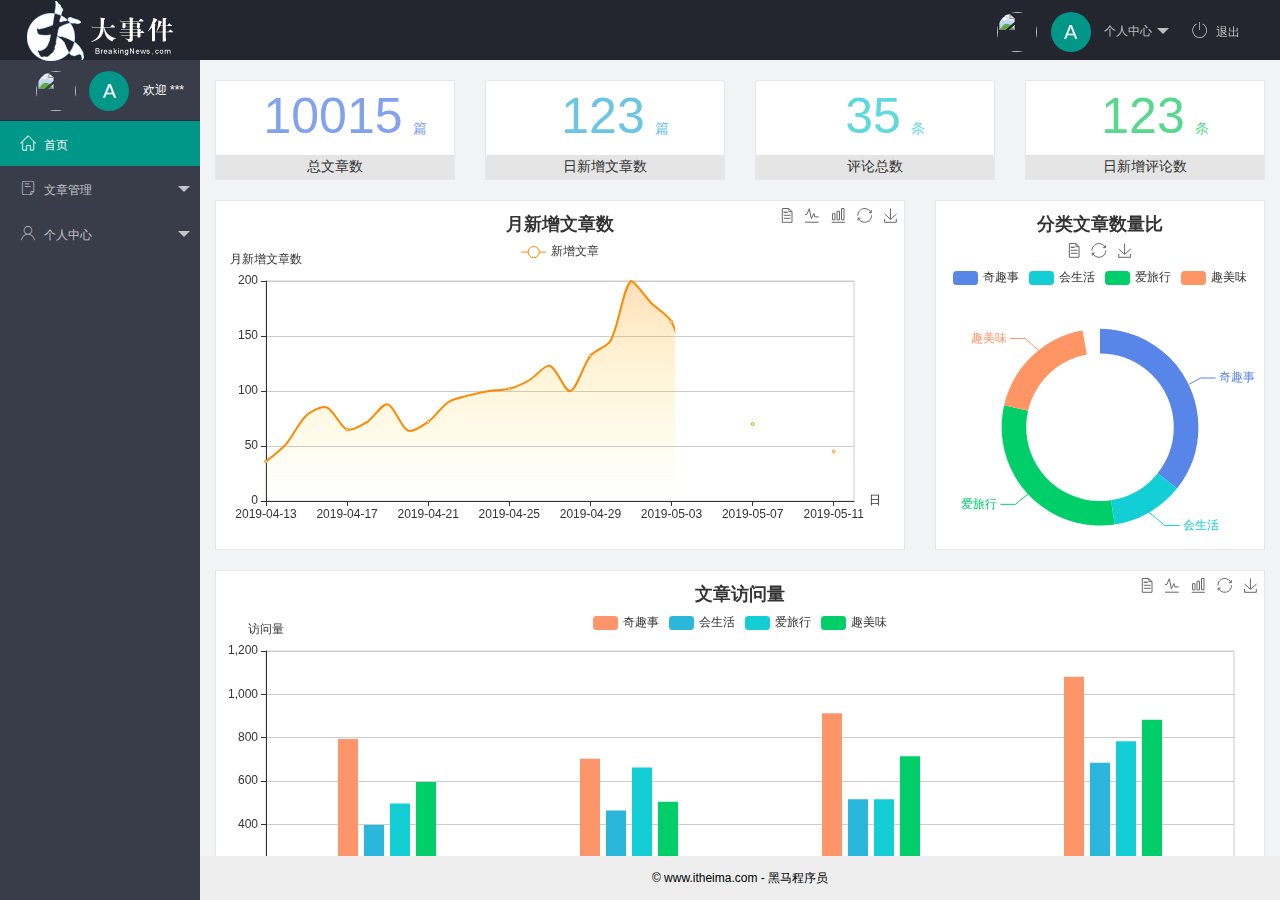
==== commit afd9553b: "完成个人中心的功能开发" ====
--- a/index.html
+++ b/index.html
@@ -27,9 +27,9 @@
                         <span class="text-avatar">A</span> 个人中心
                     </a>
                     <dl class="layui-nav-child">
-                        <dd><a href="">基本资料</a></dd>
-                        <dd><a href="">更换头像</a></dd>
-                        <dd><a href="">=修改密码</a></dd>
+                        <dd><a href="./user/user_info.html" target="fm">基本资料</a></dd>
+                        <dd><a href="./user/user_avatar.html" target="fm">更换头像</a></dd>
+                        <dd><a href="./user/user_pwd.html" target="fm">=修改密码</a></dd>
                     </dl>
                 </li>
                 <li class="layui-nav-item"><a href="javascript:;" id="btnLogout"><span class="iconfont icon-tuichu"></span>退出</a></li>
